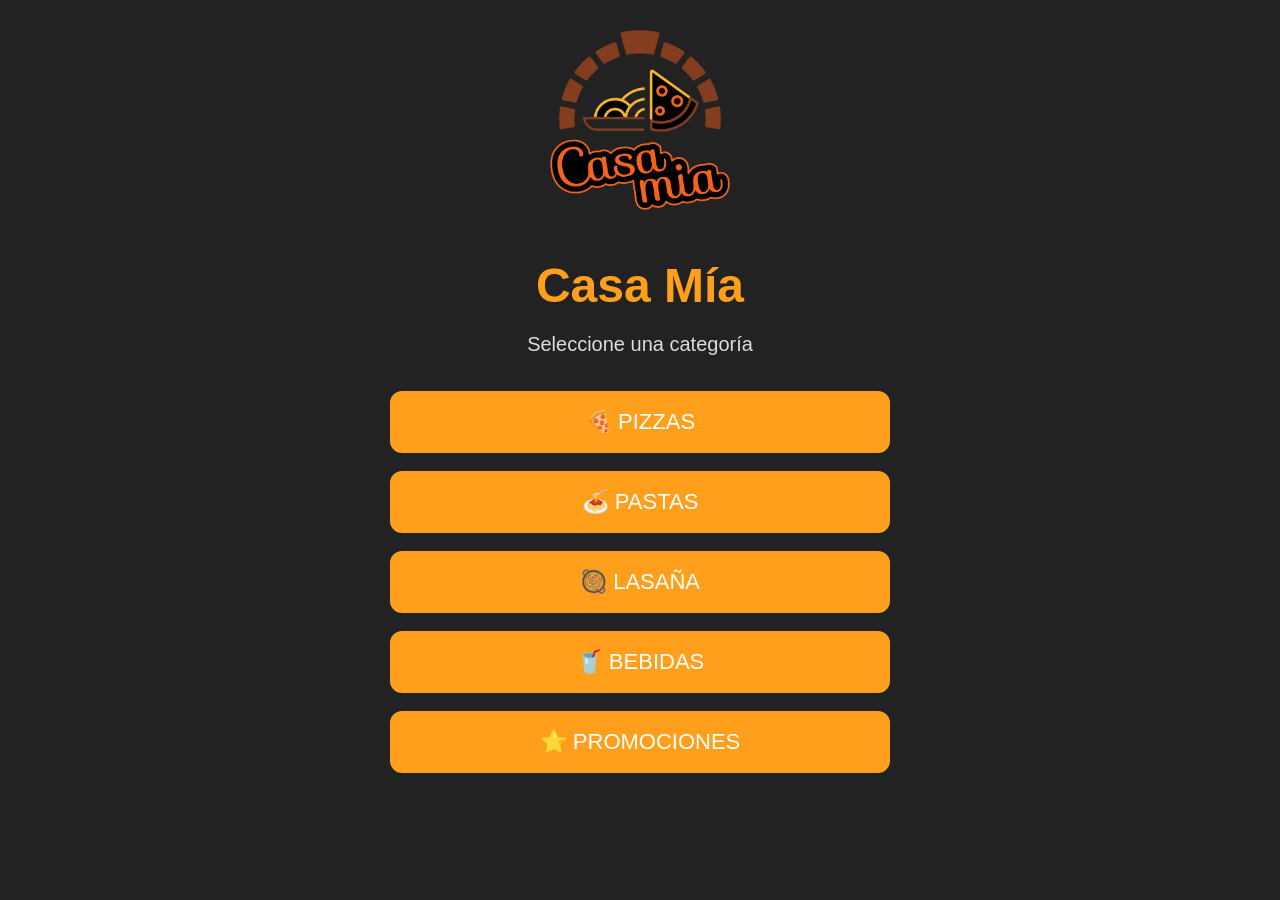
==== index.html @ 7e977aa3 "Version 0.1 - Inicio del proyecto" ====
<html lang="es">
<head>
    <meta charset="UTF-8">
    <meta name="viewport" content="width=device-width, initial-scale=1.0">
    <title>Casa Mía Digital</title>

    <link rel="stylesheet" href="style.css">
</head>

<body>
<div class="contenedor">

  <img src="imagenes/logo.png" class="logo" alt="Casa Mía">

    <h1>Casa Mía</h1>
    
    <p class="subtitulo">Seleccione una categoría</p>

    <div class="menu">

        <button class="boton-menu">🍕 PIZZAS</button>

        <button class="boton-menu">🍝 PASTAS</button>

        <button class="boton-menu">🥘 LASAÑA</button>

        <button class="boton-menu">🥤 BEBIDAS</button>

        <button class="boton-menu">⭐ PROMOCIONES</button>

    </div>
</div>

<script src="script.js"></script>

</body>
</html>
---- style.css ----
body{
    margin:0;
    background:#222;
    font-family:Arial, Helvetica, sans-serif;
    color:white;
}

.contenedor{
    max-width:500px;
    margin:auto;
    padding:30px;
    text-align:center;
}

h1{
    color:#ff9f1c;
    font-size:48px;
    margin-bottom:5px;
}

.subtitulo{
    color:#dddddd;
    margin-bottom:35px;
    font-size:20px;
}

.menu{
    display:flex;
    flex-direction:column;
    gap:18px;
}

.boton-menu{
    background:#ff9f1c;
    color:white;
    border:none;
    border-radius:12px;
    padding:18px;
    font-size:22px;
    cursor:pointer;
    transition:.2s;
}

.boton-menu:hover{
    transform:scale(1.03);
    background:#ffb347;
}
.logo{
    width:180px;
    margin-bottom:15px;
}
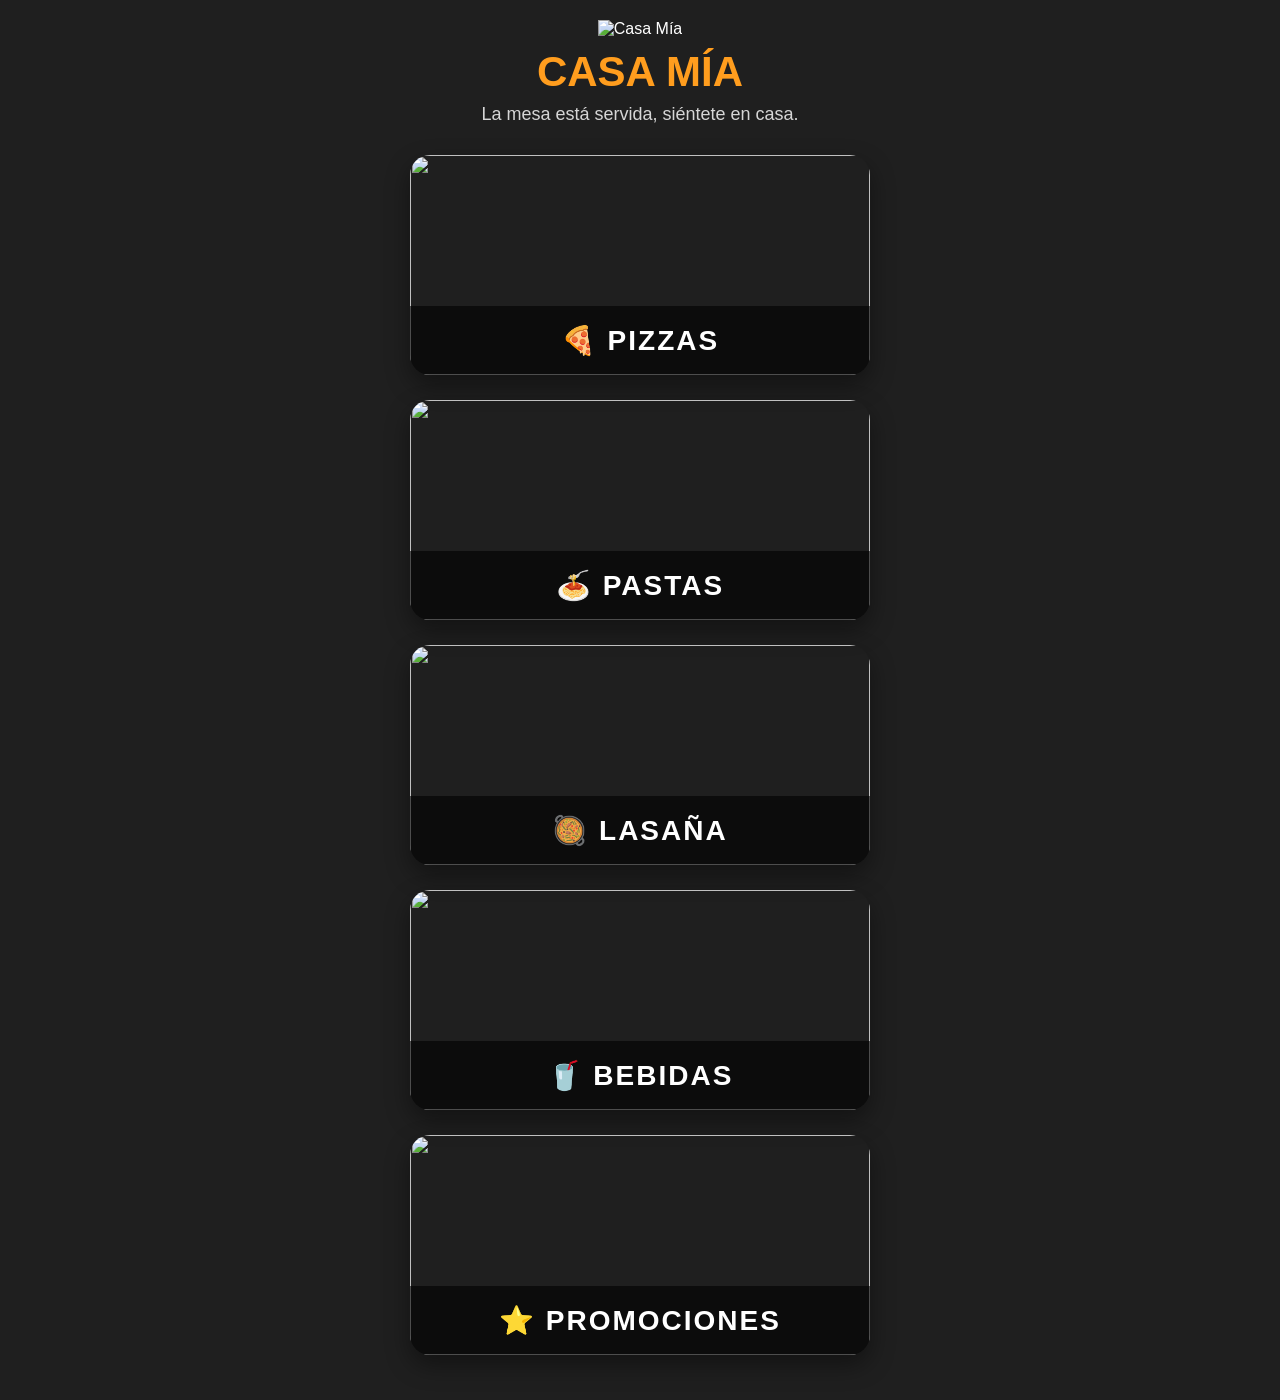
==== commit f62ba163: "Version 0.2 - Estructura e imágenes del menú" ====
--- a/index.html
+++ b/index.html
@@ -1,37 +1,84 @@
+<!DOCTYPE html>
 <html lang="es">
+
 <head>
     <meta charset="UTF-8">
     <meta name="viewport" content="width=device-width, initial-scale=1.0">
     <title>Casa Mía Digital</title>
 
-    <link rel="stylesheet" href="style.css">
+    <link rel="stylesheet" href="css/style.css">
 </head>
 
 <body>
+
 <div class="contenedor">
 
-  <img src="imagenes/logo.png" class="logo" alt="Casa Mía">
+    <header>
 
-    <h1>Casa Mía</h1>
-    
-    <p class="subtitulo">Seleccione una categoría</p>
+        <img src="imagenes/Logo.png" class="logo" alt="Casa Mía">
 
-    <div class="menu">
+        <h1>CASA MÍA</h1>
 
-        <button class="boton-menu">🍕 PIZZAS</button>
+        <p>La mesa está servida, siéntete en casa.</p>
 
-        <button class="boton-menu">🍝 PASTAS</button>
+    </header>
 
-        <button class="boton-menu">🥘 LASAÑA</button>
+    <section class="menu">
 
-        <button class="boton-menu">🥤 BEBIDAS</button>
+        <div class="tarjeta" id="pizzas">
 
-        <button class="boton-menu">⭐ PROMOCIONES</button>
+            <img src="imagenes/pizzas/portada.jpg">
 
-    </div>
+            <div class="titulo">
+                🍕 PIZZAS
+            </div>
+
+        </div>
+
+        <div class="tarjeta" id="pastas">
+
+            <img src="imagenes/pastas/portada.jpg">
+
+            <div class="titulo">
+                🍝 PASTAS
+            </div>
+
+        </div>
+
+        <div class="tarjeta" id="lasagna">
+
+            <img src="imagenes/lasagna/portada.jpg">
+
+            <div class="titulo">
+                🥘 LASAÑA
+            </div>
+
+        </div>
+
+        <div class="tarjeta" id="bebidas">
+
+            <img src="imagenes/bebidas/portada.jpg">
+
+            <div class="titulo">
+                🥤 BEBIDAS
+            </div>
+
+        </div>
+
+        <div class="tarjeta" id="promociones">
+
+            <img src="imagenes/promociones/portada.jpg">
+
+            <div class="titulo">
+                ⭐ PROMOCIONES
+            </div>
+
+        </div>
+
+    </section>
+
 </div>
 
-<script src="script.js"></script>
+<script src="js/script.js"></script>
 
-</body>
-</html>+</body>
--- a/css/style.css
+++ b/css/style.css
@@ -0,0 +1,113 @@
+*{
+    margin:0;
+    padding:0;
+    box-sizing:border-box;
+    font-family:Arial, Helvetica, sans-serif;
+}
+
+body{
+
+    background:#1f1f1f;
+    color:white;
+
+}
+
+.contenedor{
+
+    width:100%;
+    max-width:500px;
+    margin:auto;
+    padding:20px;
+
+}
+
+header{
+
+    text-align:center;
+    margin-bottom:30px;
+
+}
+
+.logo{
+
+    width:170px;
+    margin-bottom:10px;
+
+}
+
+header h1{
+
+    color:#ff9d1e;
+    font-size:42px;
+    margin-bottom:8px;
+
+}
+
+header p{
+
+    color:#d6d6d6;
+    font-size:18px;
+
+}
+
+.tarjeta{
+
+    position:relative;
+
+    margin-bottom:25px;
+
+    border-radius:20px;
+
+    overflow:hidden;
+
+    cursor:pointer;
+
+    transition:.30s;
+
+    box-shadow:0 10px 25px rgba(0,0,0,.40);
+
+}
+
+.tarjeta:hover{
+
+    transform:scale(1.02);
+
+}
+
+.tarjeta img{
+
+    width:100%;
+
+    height:220px;
+
+    object-fit:cover;
+
+    display:block;
+
+}
+
+.titulo{
+
+    position:absolute;
+
+    left:0;
+
+    bottom:0;
+
+    width:100%;
+
+    background:rgba(0,0,0,.60);
+
+    color:white;
+
+    text-align:center;
+
+    padding:18px;
+
+    font-size:28px;
+
+    font-weight:bold;
+
+    letter-spacing:2px;
+
+}
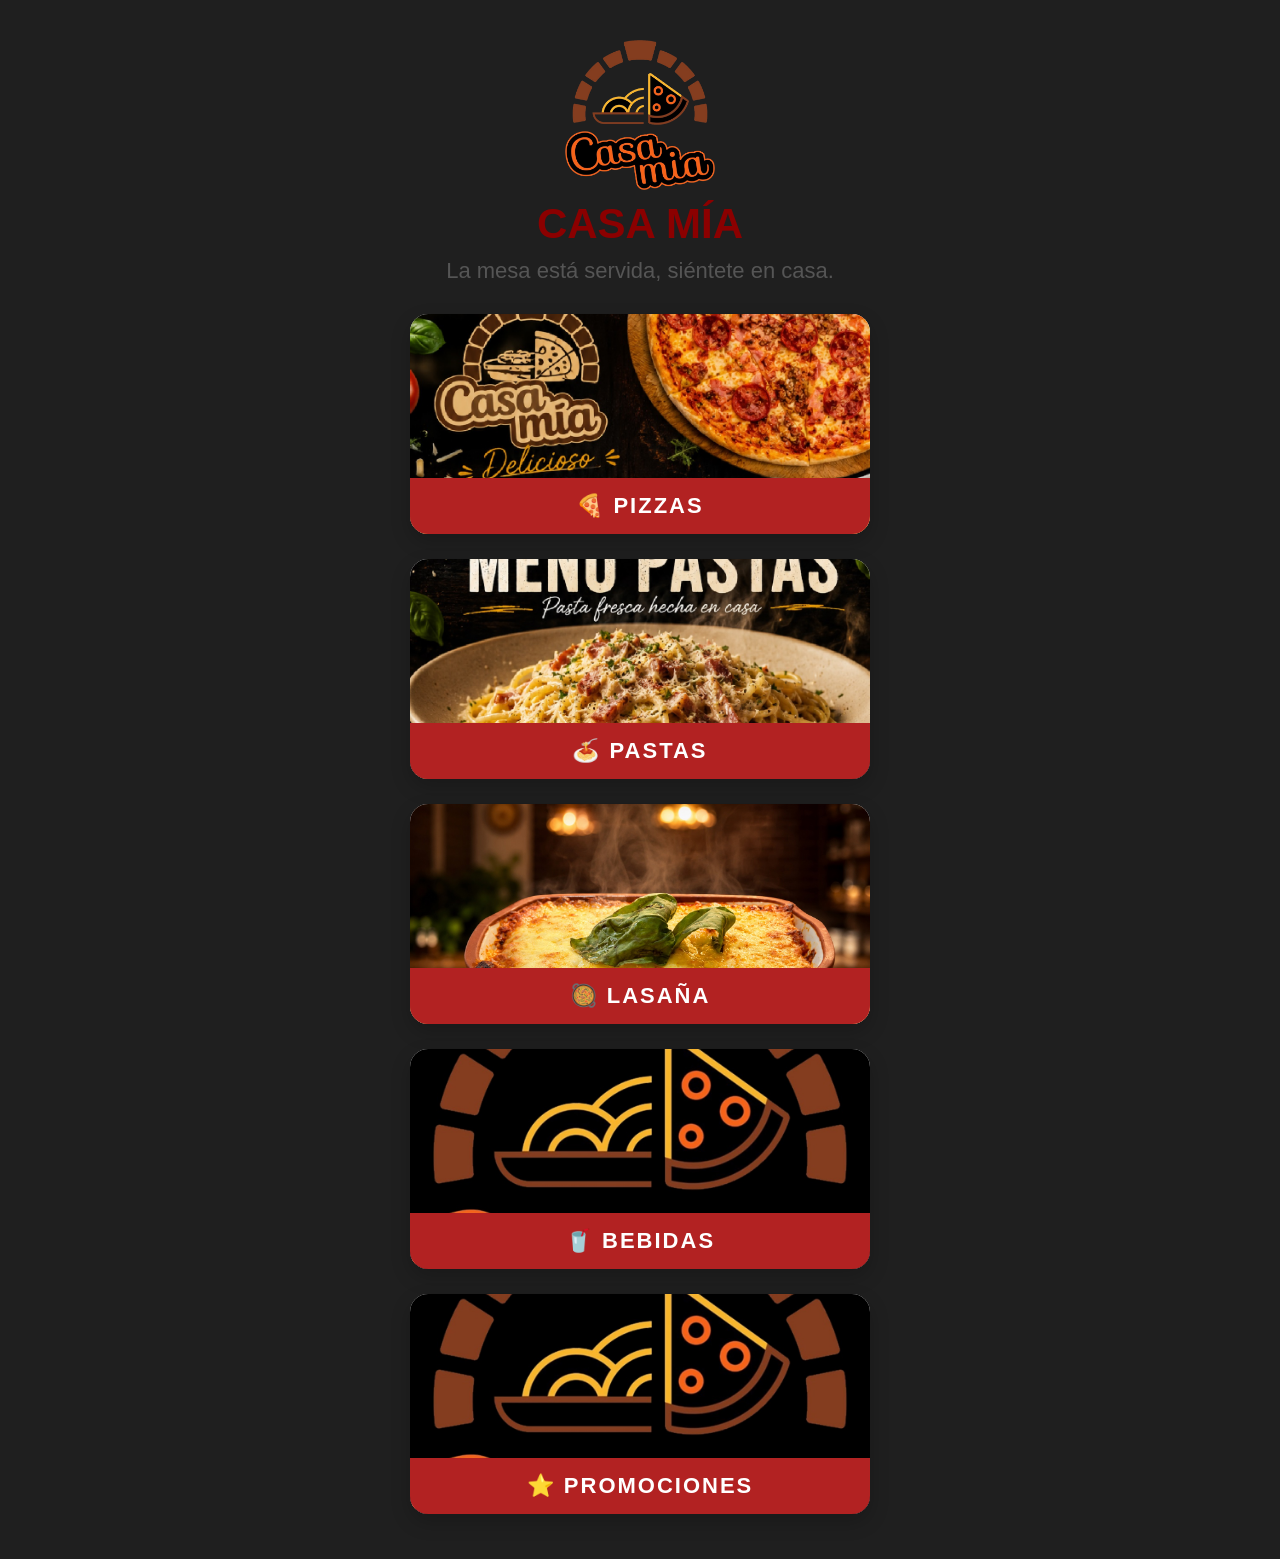
==== commit 7bef5935: "Version 0.3 - Estructura e imágenes del menú" ====
--- a/index.html
+++ b/index.html
@@ -15,7 +15,7 @@
 
     <header>
 
-        <img src="imagenes/Logo.png" class="logo" alt="Casa Mía">
+        <img src="imagenes/logo.png" class="logo" alt="Casa Mía">
 
         <h1>CASA MÍA</h1>
 
@@ -27,7 +27,7 @@
 
         <div class="tarjeta" id="pizzas">
 
-            <img src="imagenes/pizzas/portada.jpg">
+            <img src="imagenes/pizzas/Portada.jpg">
 
             <div class="titulo">
                 🍕 PIZZAS
@@ -37,7 +37,7 @@
 
         <div class="tarjeta" id="pastas">
 
-            <img src="imagenes/pastas/portada.jpg">
+            <img src="imagenes/pastas/Portada.jpg">
 
             <div class="titulo">
                 🍝 PASTAS
@@ -47,7 +47,7 @@
 
         <div class="tarjeta" id="lasagna">
 
-            <img src="imagenes/lasagna/portada.jpg">
+            <img src="imagenes/lasagna/Portada.jpg">
 
             <div class="titulo">
                 🥘 LASAÑA
@@ -57,7 +57,7 @@
 
         <div class="tarjeta" id="bebidas">
 
-            <img src="imagenes/bebidas/portada.jpg">
+            <img src="imagenes/bebidas/Portada.jpg">
 
             <div class="titulo">
                 🥤 BEBIDAS
@@ -67,7 +67,7 @@
 
         <div class="tarjeta" id="promociones">
 
-            <img src="imagenes/promociones/portada.jpg">
+            <img src="imagenes/promociones/Portada.jpg">
 
             <div class="titulo">
                 ⭐ PROMOCIONES
--- a/css/style.css
+++ b/css/style.css
@@ -29,25 +29,23 @@
 }
 
 .logo{
-
-    width:170px;
-    margin-bottom:10px;
-
+    width:150px;
+    display:block;
+    margin:20px auto 10px;
 }
 
 header h1{
-
-    color:#ff9d1e;
+    text-align:center;
     font-size:42px;
-    margin-bottom:8px;
-
+    color:#8B0000;
+    margin:10px 0;
 }
 
 header p{
-
-    color:#d6d6d6;
-    font-size:18px;
-
+    text-align:center;
+    font-size:22px;
+    color:#555;
+    margin-bottom:30px;
 }
 
 .tarjeta{
@@ -110,4 +108,33 @@
 
     letter-spacing:2px;
 
+}
+.tarjeta{
+    cursor:pointer;
+    overflow:hidden;
+    border-radius:18px;
+    background:#ffffff;
+    box-shadow:0 8px 20px rgba(0,0,0,.20);
+    transition:.30s;
+}
+
+.tarjeta:hover{
+    transform:translateY(-8px);
+    box-shadow:0 15px 35px rgba(0,0,0,.30);
+}
+
+.tarjeta img{
+    width:100%;
+    height:220px;
+    object-fit:cover;
+    display:block;
+}
+
+.titulo{
+    background:#b22222;
+    color:white;
+    font-size:22px;
+    font-weight:bold;
+    text-align:center;
+    padding:15px;
 }
